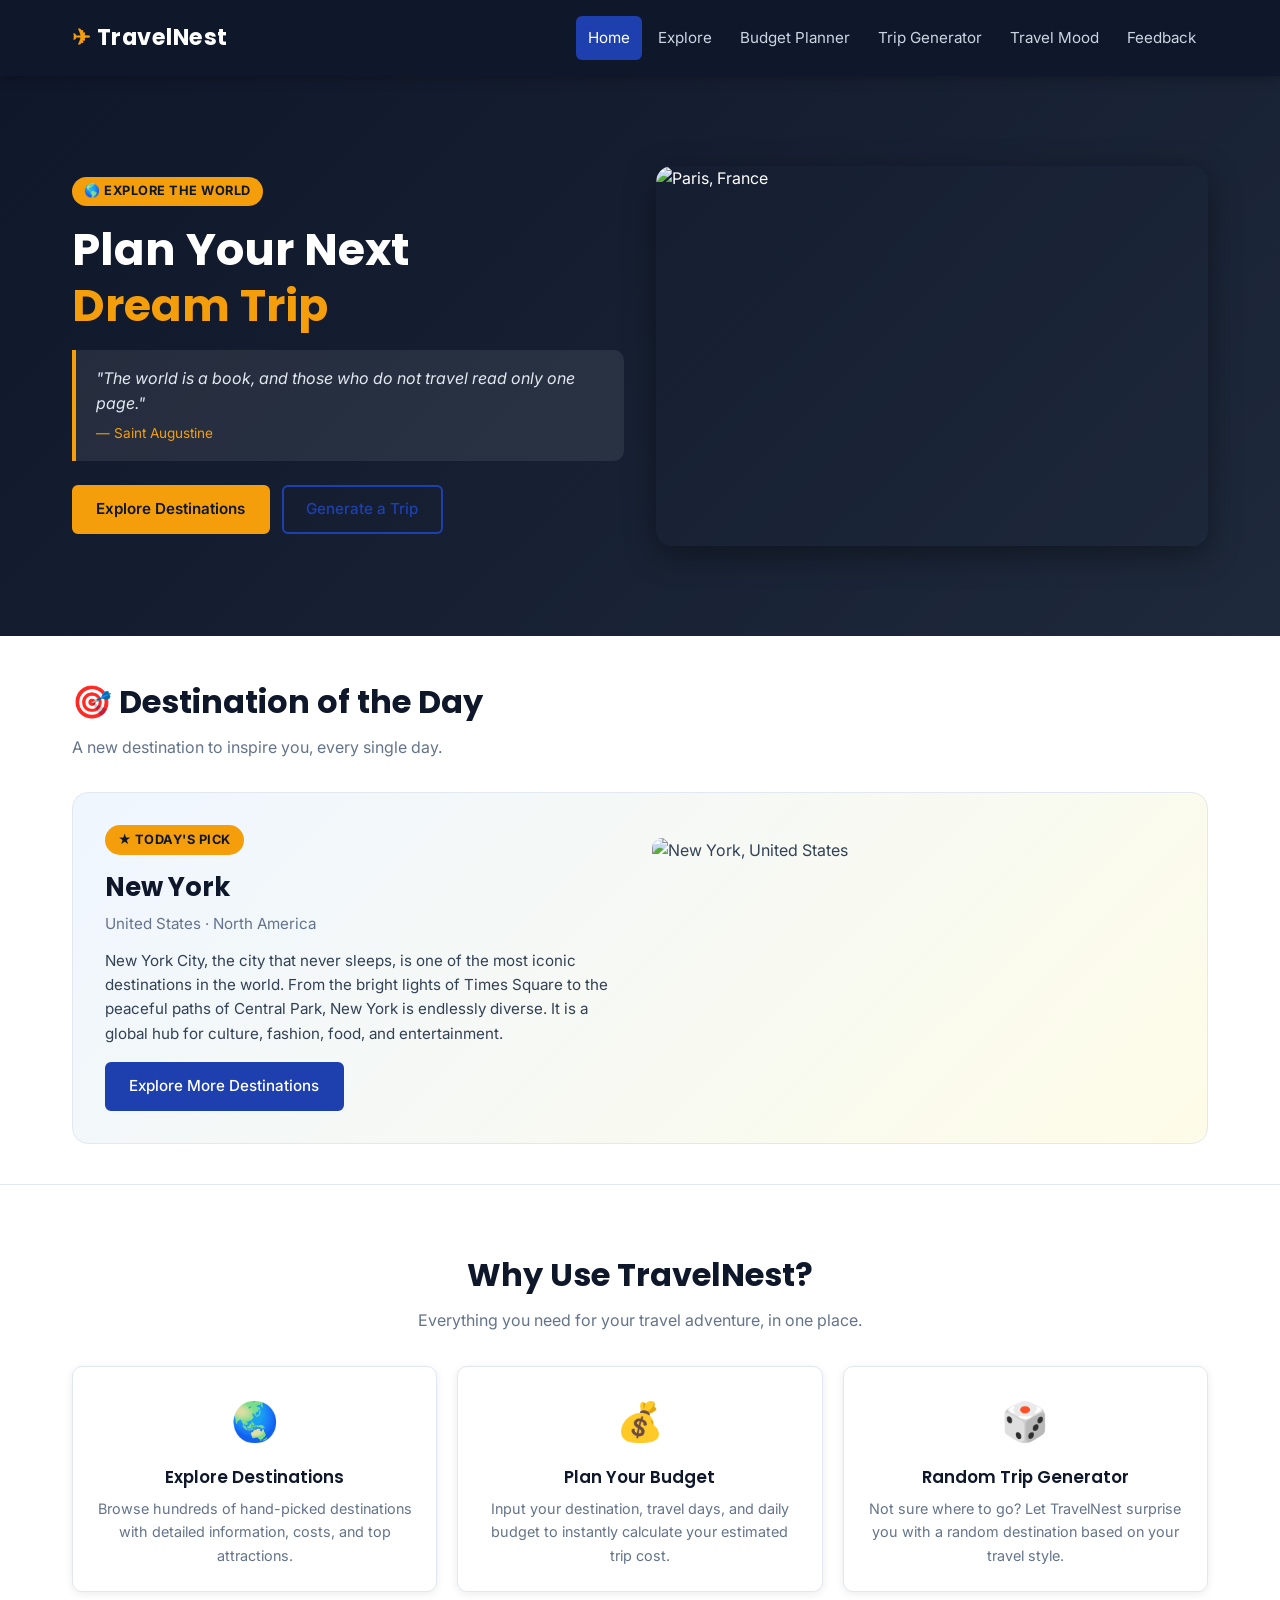
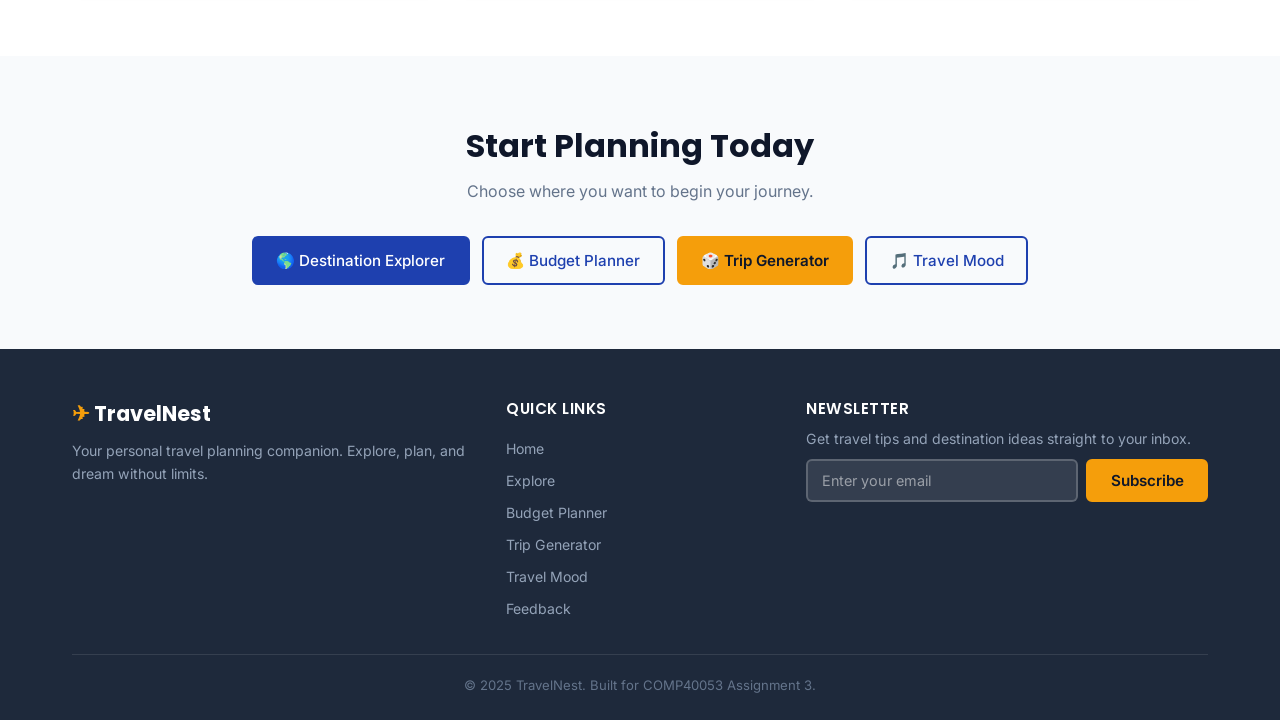
==== index.html @ bbc7c4f4 "Initial commit" ====
<!DOCTYPE html>
<html lang="en">
<head>
    <meta charset="UTF-8">
    <meta name="viewport" content="width=device-width, initial-scale=1.0">
    <meta name="description" content="TravelNest - Your personal travel planning hub. Explore destinations, plan trips, and manage your travel inspiration all in one place.">
    <title>TravelNest - Your Travel Planning Hub</title>

    <!-- Favicon -->
    <link rel="icon" type="image/svg+xml" href="images/favicon.svg">

    <!-- PWA Manifest -->
    <link rel="manifest" href="manifest.json">
    <meta name="theme-color" content="#1e40af">
    <meta name="apple-mobile-web-app-capable" content="yes">
    <meta name="apple-mobile-web-app-status-bar-style" content="default">
    <meta name="apple-mobile-web-app-title" content="TravelNest">

    <!-- Google Fonts -->
    <link rel="preconnect" href="https://fonts.googleapis.com">
    <link rel="preconnect" href="https://fonts.gstatic.com" crossorigin>
    <link href="https://fonts.googleapis.com/css2?family=Poppins:wght@400;600;700&family=Inter:wght@400;500&display=swap" rel="stylesheet">

    <!-- Stylesheet -->
    <link rel="stylesheet" href="css/style.css">
</head>
<body>

    <!-- Skip navigation for screen readers and keyboard users -->
    <a href="#main-content" class="skip-link">Skip to main content</a>

    <!-- ===================== NAVIGATION ===================== -->
    <header class="header">
        <nav class="navbar" aria-label="Main navigation">
            <a href="index.html" class="nav-logo" aria-label="TravelNest - Go to home page">
                <span aria-hidden="true">&#9992;</span> TravelNest
            </a>
            <button class="hamburger" id="hamburger" type="button"
                    aria-label="Toggle navigation menu"
                    aria-expanded="false"
                    aria-controls="nav-links">
                <span class="bar"></span>
                <span class="bar"></span>
                <span class="bar"></span>
            </button>
            <ul class="nav-links" id="nav-links" role="list">
                <li><a href="index.html" class="active" aria-current="page">Home</a></li>
                <li><a href="destinations.html">Explore</a></li>
                <li><a href="budget.html">Budget Planner</a></li>
                <li><a href="generator.html">Trip Generator</a></li>
                <li><a href="mood.html">Travel Mood</a></li>
                <li><a href="feedback.html">Feedback</a></li>
            </ul>
        </nav>
    </header>

    <!-- ===================== MAIN CONTENT ===================== -->
    <main id="main-content">

        <!-- HERO SECTION: CSS Grid layout, text left / image right -->
        <section class="hero" aria-label="Welcome to TravelNest">
            <div class="hero-grid">

                <!-- Left column: rotating quote text and CTA -->
                <div class="hero-text">
                    <span class="hero-badge">&#127758; Explore the World</span>
                    <h1 class="hero-title">
                        Plan Your Next<br>
                        <span>Dream Trip</span>
                    </h1>
                    <!-- Auto-rotating quote box (filled by JavaScript) -->
                    <div class="hero-quote-box" aria-live="polite" aria-atomic="true">
                        <p id="hero-quote-text">Loading travel inspiration...</p>
                        <p id="hero-quote-author"></p>
                    </div>
                    <div class="hero-buttons">
                        <a href="destinations.html" class="btn btn-accent">Explore Destinations</a>
                        <a href="generator.html" class="btn btn-outline">Generate a Trip</a>
                    </div>
                </div>

                <!-- Right column: destination image (changes with quotes) -->
                <div class="hero-image-box" aria-hidden="true">
                    <img id="hero-image"
                         src="https://images.unsplash.com/photo-1502602898536-47ad22581b52?w=600&h=400&fit=crop&auto=format"
                         alt="Travel destination"
                         width="600"
                         height="400">
                </div>

            </div>
        </section>

        <!-- DESTINATION OF THE DAY -->
        <section class="dotd-section" aria-labelledby="dotd-heading">
            <div class="container">
                <h2 id="dotd-heading" class="section-title">&#127919; Destination of the Day</h2>
                <p class="section-subtitle">A new destination to inspire you, every single day.</p>

                <!-- Filled by JavaScript using date-based logic -->
                <div class="dotd-card reveal" id="dotd-card">
                    <div class="dotd-info">
                        <span class="dotd-label">&#9733; Today's Pick</span>
                        <h3 class="dotd-name" id="dotd-name">Loading...</h3>
                        <p class="dotd-country" id="dotd-country"></p>
                        <p class="dotd-desc" id="dotd-desc"></p>
                        <a id="dotd-link" href="destinations.html" class="btn btn-primary">Explore More Destinations</a>
                    </div>
                    <div>
                        <img id="dotd-img"
                             src=""
                             alt="Destination of the day"
                             class="dotd-img"
                             width="600"
                             height="400"
                             loading="lazy">
                    </div>
                </div>
            </div>
        </section>

        <!-- WHY TRAVELNEST FEATURES SECTION -->
        <section class="section" aria-labelledby="features-heading" style="background-color: var(--white);">
            <div class="container">
                <h2 id="features-heading" class="section-title text-center">Why Use TravelNest?</h2>
                <p class="section-subtitle text-center">Everything you need for your travel adventure, in one place.</p>

                <div class="features-grid">

                    <article class="feature-card reveal">
                        <span class="feature-icon" aria-hidden="true">&#127759;</span>
                        <h3>Explore Destinations</h3>
                        <p>Browse hundreds of hand-picked destinations with detailed information, costs, and top attractions.</p>
                    </article>

                    <article class="feature-card reveal">
                        <span class="feature-icon" aria-hidden="true">&#128176;</span>
                        <h3>Plan Your Budget</h3>
                        <p>Input your destination, travel days, and daily budget to instantly calculate your estimated trip cost.</p>
                    </article>

                    <article class="feature-card reveal">
                        <span class="feature-icon" aria-hidden="true">&#127922;</span>
                        <h3>Random Trip Generator</h3>
                        <p>Not sure where to go? Let TravelNest surprise you with a random destination based on your travel style.</p>
                    </article>

                </div>
            </div>
        </section>

        <!-- QUICK LINKS SECTION -->
        <section class="section" aria-labelledby="quicklinks-heading">
            <div class="container text-center">
                <h2 id="quicklinks-heading" class="section-title">Start Planning Today</h2>
                <p class="section-subtitle">Choose where you want to begin your journey.</p>
                <div class="flex flex-wrap gap-1" style="justify-content: center; gap: 0.75rem; margin-top: 1.5rem;">
                    <a href="destinations.html" class="btn btn-primary reveal">&#127758; Destination Explorer</a>
                    <a href="budget.html" class="btn btn-outline reveal">&#128176; Budget Planner</a>
                    <a href="generator.html" class="btn btn-accent reveal">&#127922; Trip Generator</a>
                    <a href="mood.html" class="btn btn-outline reveal">&#127925; Travel Mood</a>
                </div>
            </div>
        </section>

    </main>

    <!-- ===================== FOOTER ===================== -->
    <footer class="footer">
        <div class="container">
            <div class="footer-grid">

                <div class="footer-brand">
                    <a href="index.html" class="footer-logo">
                        <span aria-hidden="true">&#9992;</span> TravelNest
                    </a>
                    <p>Your personal travel planning companion. Explore, plan, and dream without limits.</p>
                </div>

                <nav class="footer-nav" aria-label="Footer navigation">
                    <h3 class="footer-heading">Quick Links</h3>
                    <ul role="list">
                        <li><a href="index.html">Home</a></li>
                        <li><a href="destinations.html">Explore</a></li>
                        <li><a href="budget.html">Budget Planner</a></li>
                        <li><a href="generator.html">Trip Generator</a></li>
                        <li><a href="mood.html">Travel Mood</a></li>
                        <li><a href="feedback.html">Feedback</a></li>
                    </ul>
                </nav>

                <div class="footer-newsletter">
                    <h3 class="footer-heading">Newsletter</h3>
                    <p>Get travel tips and destination ideas straight to your inbox.</p>
                    <form id="newsletter-form" novalidate aria-label="Newsletter subscription form">
                        <div class="newsletter-group">
                            <label for="newsletter-email" class="visually-hidden">Email address for newsletter</label>
                            <input type="email" id="newsletter-email" name="newsletter-email"
                                   placeholder="Enter your email"
                                   autocomplete="email"
                                   required>
                            <button type="submit" class="btn btn-accent">Subscribe</button>
                        </div>
                        <p id="newsletter-msg" class="form-message" aria-live="polite" aria-atomic="true"></p>
                    </form>
                </div>

            </div>
            <div class="footer-bottom">
                <p>&copy; 2025 TravelNest. Built for COMP40053 Assignment 3.</p>
            </div>
        </div>
    </footer>

    <!-- Scripts: data first, then shared utils, then page-specific -->
    <script src="js/data.js"></script>
    <script src="js/utils.js"></script>
    <script src="js/home.js"></script>

</body>
</html>
---- css/style.css ----
/* ============================================================
   TravelNest - Main Stylesheet
   Mobile-first design. Breakpoints: 768px (tablet), 1024px (desktop)
   ============================================================ */

/* ---- CSS Custom Properties (Variables) ---- */
:root {
    --primary: #1e40af;
    --primary-light: #3b82f6;
    --accent: #f59e0b;
    --accent-dark: #d97706;
    --dark: #0f172a;
    --dark-mid: #1e293b;
    --text: #334155;
    --text-light: #64748b;
    --bg: #f8fafc;
    --white: #ffffff;
    --success: #10b981;
    --danger: #ef4444;
    --border: #e2e8f0;
    --shadow: rgba(0, 0, 0, 0.08);
    --shadow-md: rgba(0, 0, 0, 0.14);
    --radius: 10px;
    --radius-lg: 16px;
    --transition: 0.3s ease;
    --font-heading: 'Poppins', Arial, sans-serif;
    --font-body: 'Inter', Arial, sans-serif;
}

/* ---- CSS Reset & Base ---- */
*, *::before, *::after {
    box-sizing: border-box;
    margin: 0;
    padding: 0;
}

html {
    scroll-behavior: smooth;
    font-size: 16px;
}

body {
    font-family: var(--font-body);
    color: var(--text);
    background-color: var(--bg);
    line-height: 1.6;
    overflow-x: hidden;
}

img {
    max-width: 100%;
    display: block;
}

ul {
    list-style: none;
}

a {
    text-decoration: none;
    color: inherit;
}

button {
    cursor: pointer;
    border: none;
    background: none;
    font-family: var(--font-body);
}

input, select, textarea {
    font-family: var(--font-body);
    font-size: 1rem;
}

/* ---- Skip Link (Accessibility) ---- */
.skip-link {
    position: absolute;
    top: -100px;
    left: 0;
    background: var(--primary);
    color: var(--white);
    padding: 0.5rem 1rem;
    border-radius: 0 0 var(--radius) 0;
    z-index: 9999;
    font-size: 0.9rem;
    transition: top var(--transition);
}

.skip-link:focus {
    top: 0;
}

/* ---- Visually Hidden (for screen readers only) ---- */
.visually-hidden {
    position: absolute;
    width: 1px;
    height: 1px;
    padding: 0;
    margin: -1px;
    overflow: hidden;
    clip: rect(0, 0, 0, 0);
    white-space: nowrap;
    border: 0;
}

/* ---- Layout Container ---- */
.container {
    width: 100%;
    max-width: 1200px;
    margin: 0 auto;
    padding: 0 1.25rem;
}

/* ---- Section Spacing ---- */
.section {
    padding: 3rem 0;
}

.section-title {
    font-family: var(--font-heading);
    font-size: 1.8rem;
    font-weight: 700;
    color: var(--dark);
    margin-bottom: 0.5rem;
}

.section-subtitle {
    color: var(--text-light);
    font-size: 1rem;
    margin-bottom: 2rem;
}

/* ============================================================
   NAVIGATION
   ============================================================ */
.header {
    background-color: var(--dark);
    position: sticky;
    top: 0;
    z-index: 1000;
    box-shadow: 0 2px 12px rgba(0, 0, 0, 0.3);
}

.navbar {
    display: flex;
    align-items: center;
    justify-content: space-between;
    padding: 1rem 1.25rem;
    max-width: 1200px;
    margin: 0 auto;
}

.nav-logo {
    font-family: var(--font-heading);
    font-size: 1.4rem;
    font-weight: 700;
    color: var(--white);
    display: flex;
    align-items: center;
    gap: 0.4rem;
    letter-spacing: 0.5px;
}

.nav-logo span {
    color: var(--accent);
}

/* Mobile: nav links hidden by default */
.nav-links {
    display: none;
    flex-direction: column;
    position: absolute;
    top: 100%;
    left: 0;
    right: 0;
    background-color: var(--dark-mid);
    padding: 1rem 1.25rem;
    gap: 0.25rem;
    border-top: 2px solid var(--primary);
}

.nav-links.nav-open {
    display: flex;
}

.nav-links li a {
    display: block;
    padding: 0.6rem 0.75rem;
    color: #cbd5e1;
    border-radius: 6px;
    font-size: 0.95rem;
    transition: background-color var(--transition), color var(--transition);
}

.nav-links li a:hover,
.nav-links li a.active {
    background-color: var(--primary);
    color: var(--white);
}

/* ---- Hamburger Button ---- */
.hamburger {
    display: flex;
    flex-direction: column;
    gap: 5px;
    padding: 4px;
    background: none;
    border: none;
    cursor: pointer;
}

.bar {
    display: block;
    width: 24px;
    height: 2px;
    background-color: var(--white);
    border-radius: 2px;
    transition: transform var(--transition), opacity var(--transition);
}

/* Animate hamburger into an X when menu is open */
.hamburger-active .bar:nth-child(1) {
    transform: translateY(7px) rotate(45deg);
}

.hamburger-active .bar:nth-child(2) {
    opacity: 0;
    transform: translateX(-8px);
}

.hamburger-active .bar:nth-child(3) {
    transform: translateY(-7px) rotate(-45deg);
}

/* ============================================================
   BUTTONS
   ============================================================ */
.btn {
    display: inline-block;
    padding: 0.65rem 1.4rem;
    border-radius: 6px;
    font-size: 0.95rem;
    font-weight: 500;
    transition: background-color var(--transition), transform var(--transition), box-shadow var(--transition);
    cursor: pointer;
    border: 2px solid transparent;
    font-family: var(--font-body);
}

.btn:hover {
    transform: translateY(-2px);
    box-shadow: 0 4px 12px var(--shadow-md);
}

.btn:active {
    transform: translateY(0);
}

.btn-primary {
    background-color: var(--primary);
    color: var(--white);
    border-color: var(--primary);
}

.btn-primary:hover {
    background-color: var(--primary-light);
    border-color: var(--primary-light);
}

.btn-accent {
    background-color: var(--accent);
    color: var(--dark);
    border-color: var(--accent);
    font-weight: 600;
}

.btn-accent:hover {
    background-color: var(--accent-dark);
    border-color: var(--accent-dark);
}

.btn-outline {
    background-color: transparent;
    color: var(--primary);
    border-color: var(--primary);
}

.btn-outline:hover {
    background-color: var(--primary);
    color: var(--white);
}

.btn-danger {
    background-color: var(--danger);
    color: var(--white);
    border-color: var(--danger);
}

.btn-sm {
    padding: 0.4rem 0.9rem;
    font-size: 0.85rem;
}

/* ============================================================
   HERO SECTION (Home Page)
   ============================================================ */
.hero {
    background: linear-gradient(135deg, var(--dark) 0%, var(--dark-mid) 100%);
    color: var(--white);
    padding: 3rem 1.25rem;
    min-height: 420px;
    display: flex;
    align-items: center;
}

/* CSS Grid layout: single column on mobile */
.hero-grid {
    display: grid;
    grid-template-columns: 1fr;
    gap: 2rem;
    width: 100%;
    max-width: 1200px;
    margin: 0 auto;
}

.hero-badge {
    display: inline-block;
    background-color: var(--accent);
    color: var(--dark);
    font-size: 0.8rem;
    font-weight: 700;
    padding: 0.25rem 0.75rem;
    border-radius: 20px;
    margin-bottom: 1rem;
    letter-spacing: 0.5px;
    text-transform: uppercase;
}

.hero-title {
    font-family: var(--font-heading);
    font-size: 2rem;
    font-weight: 700;
    line-height: 1.25;
    margin-bottom: 1rem;
    color: var(--white);
}

.hero-title span {
    color: var(--accent);
}

/* Container for the rotating quote */
.hero-quote-box {
    background-color: rgba(255, 255, 255, 0.08);
    border-left: 4px solid var(--accent);
    padding: 1rem 1.25rem;
    border-radius: 0 var(--radius) var(--radius) 0;
    margin-bottom: 1.5rem;
    min-height: 80px;
    display: flex;
    flex-direction: column;
    justify-content: center;
}

#hero-quote-text {
    font-size: 1rem;
    font-style: italic;
    color: #e2e8f0;
    animation: fadeIn 0.6s ease;
}

#hero-quote-author {
    font-size: 0.85rem;
    color: var(--accent);
    margin-top: 0.4rem;
    animation: fadeIn 0.6s ease;
}

.hero-buttons {
    display: flex;
    gap: 0.75rem;
    flex-wrap: wrap;
}

.hero-image-box {
    position: relative;
    border-radius: var(--radius-lg);
    overflow: hidden;
    box-shadow: 0 8px 32px rgba(0, 0, 0, 0.4);
}

.hero-image-box img {
    width: 100%;
    height: 260px;
    object-fit: cover;
    transition: opacity 0.6s ease;
}

/* ============================================================
   DESTINATION OF THE DAY
   ============================================================ */
.dotd-section {
    background-color: var(--white);
    padding: 2.5rem 1.25rem;
    border-bottom: 1px solid var(--border);
}

.dotd-card {
    display: grid;
    grid-template-columns: 1fr;
    gap: 1.5rem;
    background: linear-gradient(135deg, #eff6ff, #fefce8);
    border-radius: var(--radius-lg);
    overflow: hidden;
    border: 1px solid var(--border);
    padding: 1.5rem;
    max-width: 1200px;
    margin: 0 auto;
}

.dotd-label {
    display: inline-flex;
    align-items: center;
    gap: 0.4rem;
    background-color: var(--accent);
    color: var(--dark);
    font-size: 0.8rem;
    font-weight: 700;
    padding: 0.3rem 0.8rem;
    border-radius: 20px;
    margin-bottom: 0.75rem;
    text-transform: uppercase;
    letter-spacing: 0.5px;
}

.dotd-name {
    font-family: var(--font-heading);
    font-size: 1.6rem;
    font-weight: 700;
    color: var(--dark);
    margin-bottom: 0.25rem;
}

.dotd-country {
    color: var(--text-light);
    font-size: 0.95rem;
    margin-bottom: 0.75rem;
}

.dotd-desc {
    color: var(--text);
    font-size: 0.95rem;
    line-height: 1.6;
    margin-bottom: 1rem;
}

.dotd-img {
    width: 100%;
    height: 220px;
    object-fit: cover;
    border-radius: var(--radius);
}

/* ============================================================
   FEATURES / WHY TRAVELNEST SECTION
   ============================================================ */
.features-grid {
    display: grid;
    grid-template-columns: 1fr;
    gap: 1.25rem;
    margin-top: 2rem;
}

.feature-card {
    background: var(--white);
    border: 1px solid var(--border);
    border-radius: var(--radius);
    padding: 1.5rem;
    text-align: center;
    transition: transform var(--transition), box-shadow var(--transition);
    box-shadow: 0 2px 8px var(--shadow);
}

.feature-card:hover {
    transform: translateY(-4px);
    box-shadow: 0 8px 24px var(--shadow-md);
}

.feature-icon {
    font-size: 2.4rem;
    margin-bottom: 0.75rem;
    display: block;
}

.feature-card h3 {
    font-family: var(--font-heading);
    font-size: 1.05rem;
    font-weight: 600;
    color: var(--dark);
    margin-bottom: 0.4rem;
}

.feature-card p {
    color: var(--text-light);
    font-size: 0.9rem;
}

/* ============================================================
   DESTINATION CARDS (Explorer Page)
   ============================================================ */
.filter-bar {
    display: flex;
    flex-direction: column;
    gap: 0.75rem;
    margin-bottom: 1.5rem;
}

.filter-bar input,
.filter-bar select {
    width: 100%;
    padding: 0.65rem 0.9rem;
    border: 2px solid var(--border);
    border-radius: 6px;
    font-size: 0.95rem;
    color: var(--text);
    background-color: var(--white);
    transition: border-color var(--transition);
}

.filter-bar input:focus,
.filter-bar select:focus {
    outline: none;
    border-color: var(--primary);
}

.cards-grid {
    display: grid;
    grid-template-columns: 1fr;
    gap: 1.25rem;
}

.dest-card {
    background: var(--white);
    border-radius: var(--radius);
    overflow: hidden;
    border: 1px solid var(--border);
    box-shadow: 0 2px 8px var(--shadow);
    cursor: pointer;
    transition: transform var(--transition), box-shadow var(--transition);
}

.dest-card:hover {
    transform: translateY(-5px);
    box-shadow: 0 10px 28px var(--shadow-md);
}

.dest-card img {
    width: 100%;
    height: 200px;
    object-fit: cover;
    transition: transform 0.4s ease;
}

.dest-card:hover img {
    transform: scale(1.04);
}

.dest-card-body {
    padding: 1rem 1.1rem;
}

.dest-card-body h3 {
    font-family: var(--font-heading);
    font-size: 1.1rem;
    font-weight: 600;
    color: var(--dark);
    margin-bottom: 0.2rem;
}

.dest-card-body .dest-country {
    color: var(--text-light);
    font-size: 0.88rem;
    margin-bottom: 0.6rem;
}

.dest-continent-badge {
    display: inline-block;
    background-color: #eff6ff;
    color: var(--primary);
    font-size: 0.78rem;
    font-weight: 600;
    padding: 0.2rem 0.6rem;
    border-radius: 20px;
    border: 1px solid #bfdbfe;
}

/* Loading spinner shown while cards render */
.spinner-box {
    display: flex;
    justify-content: center;
    align-items: center;
    padding: 3rem;
}

.spinner {
    width: 42px;
    height: 42px;
    border: 4px solid var(--border);
    border-top-color: var(--primary);
    border-radius: 50%;
    animation: spin 0.9s linear infinite;
}

.no-results {
    text-align: center;
    color: var(--text-light);
    padding: 3rem;
    font-size: 1rem;
}

/* ============================================================
   MODAL (Destination Detail)
   ============================================================ */
.modal-overlay {
    display: none;
    position: fixed;
    inset: 0;
    background-color: rgba(0, 0, 0, 0.65);
    z-index: 2000;
    padding: 1rem;
    overflow-y: auto;
    animation: fadeIn 0.25s ease;
}

.modal-overlay.modal-open {
    display: flex;
    align-items: flex-start;
    justify-content: center;
}

.modal-box {
    background: var(--white);
    border-radius: var(--radius-lg);
    width: 100%;
    max-width: 680px;
    margin: auto;
    overflow: hidden;
    animation: slideInUp 0.3s ease;
    box-shadow: 0 20px 60px rgba(0, 0, 0, 0.3);
}

.modal-header {
    position: relative;
}

.modal-header img {
    width: 100%;
    height: 220px;
    object-fit: cover;
}

.modal-header-overlay {
    position: absolute;
    bottom: 0;
    left: 0;
    right: 0;
    background: linear-gradient(to top, rgba(15, 23, 42, 0.85), transparent);
    padding: 1.25rem;
    color: var(--white);
}

.modal-header-overlay h2 {
    font-family: var(--font-heading);
    font-size: 1.5rem;
    font-weight: 700;
}

.modal-header-overlay p {
    font-size: 0.9rem;
    opacity: 0.85;
}

.modal-body {
    padding: 1.5rem;
}

.modal-close {
    position: absolute;
    top: 0.75rem;
    right: 0.75rem;
    background-color: rgba(0, 0, 0, 0.5);
    color: var(--white);
    border: none;
    border-radius: 50%;
    width: 34px;
    height: 34px;
    font-size: 1.1rem;
    cursor: pointer;
    display: flex;
    align-items: center;
    justify-content: center;
    transition: background-color var(--transition);
    line-height: 1;
}

.modal-close:hover {
    background-color: var(--danger);
}

.modal-section-title {
    font-family: var(--font-heading);
    font-size: 1rem;
    font-weight: 600;
    color: var(--primary);
    margin: 1.25rem 0 0.6rem;
    padding-bottom: 0.3rem;
    border-bottom: 2px solid #eff6ff;
}

.modal-body p {
    font-size: 0.95rem;
    color: var(--text);
    line-height: 1.7;
}

.modal-attractions {
    list-style: none;
    display: flex;
    flex-direction: column;
    gap: 0.4rem;
}

.modal-attractions li {
    font-size: 0.9rem;
    color: var(--text);
    padding: 0.35rem 0.75rem;
    background-color: #f8fafc;
    border-radius: 6px;
    border-left: 3px solid var(--accent);
}

/* Cost Comparison Table */
.cost-table {
    width: 100%;
    border-collapse: collapse;
    font-size: 0.88rem;
    margin-top: 0.5rem;
}

.cost-table thead {
    background-color: var(--primary);
    color: var(--white);
}

.cost-table th {
    padding: 0.6rem 0.75rem;
    text-align: left;
    font-weight: 600;
}

.cost-table td {
    padding: 0.55rem 0.75rem;
    border-bottom: 1px solid var(--border);
    color: var(--text);
}

.cost-table tbody tr:nth-child(even) {
    background-color: #f8fafc;
}

.cost-table tbody tr:hover {
    background-color: #eff6ff;
}

/* ============================================================
   FORMS (General)
   ============================================================ */
.form-group {
    margin-bottom: 1.1rem;
}

.form-label {
    display: block;
    font-size: 0.9rem;
    font-weight: 500;
    color: var(--dark);
    margin-bottom: 0.4rem;
}

.form-control {
    width: 100%;
    padding: 0.65rem 0.9rem;
    border: 2px solid var(--border);
    border-radius: 6px;
    font-size: 0.95rem;
    color: var(--text);
    background-color: var(--white);
    transition: border-color var(--transition), box-shadow var(--transition);
}

.form-control:focus {
    outline: none;
    border-color: var(--primary);
    box-shadow: 0 0 0 3px rgba(30, 64, 175, 0.12);
}

.form-control.input-error {
    border-color: var(--danger);
}

.form-message {
    font-size: 0.85rem;
    margin-top: 0.4rem;
    min-height: 1.2em;
}

.error-msg { color: var(--danger); }
.success-msg { color: var(--success); }
.info-msg { color: var(--primary); }

/* ============================================================
   BUDGET PLANNER PAGE
   ============================================================ */
.budget-form-card {
    background: var(--white);
    border-radius: var(--radius-lg);
    padding: 1.75rem;
    box-shadow: 0 4px 16px var(--shadow);
    border: 1px solid var(--border);
    max-width: 560px;
}

.budget-results {
    background: var(--white);
    border-radius: var(--radius-lg);
    padding: 1.75rem;
    box-shadow: 0 4px 16px var(--shadow);
    border: 1px solid var(--border);
    max-width: 560px;
    display: none;
    animation: slideInUp 0.4s ease;
}

.budget-results.visible {
    display: block;
}

.result-total {
    font-family: var(--font-heading);
    font-size: 2.4rem;
    font-weight: 700;
    color: var(--dark);
    margin: 0.5rem 0;
}

.budget-status-badge {
    display: inline-block;
    padding: 0.3rem 0.9rem;
    border-radius: 20px;
    font-size: 0.85rem;
    font-weight: 700;
    text-transform: uppercase;
    letter-spacing: 0.5px;
    margin-bottom: 1rem;
}

.status-low { background-color: #d1fae5; color: #065f46; }
.status-moderate { background-color: #fef3c7; color: #92400e; }
.status-luxury { background-color: #ede9fe; color: #4c1d95; }

/* Progress bar for budget visualisation */
.progress-bar-wrap {
    background-color: var(--border);
    border-radius: 20px;
    height: 14px;
    overflow: hidden;
    margin: 1rem 0;
}

.progress-bar-fill {
    height: 100%;
    border-radius: 20px;
    width: 0%;
    transition: width 1.2s ease;
}

.fill-low { background-color: var(--success); }
.fill-moderate { background-color: var(--accent); }
.fill-luxury { background: linear-gradient(90deg, var(--primary), #8b5cf6); }

.saved-budgets-list {
    display: flex;
    flex-direction: column;
    gap: 0.75rem;
    margin-top: 1rem;
}

.saved-budget-item {
    display: flex;
    justify-content: space-between;
    align-items: center;
    padding: 0.75rem 1rem;
    background-color: var(--white);
    border: 1px solid var(--border);
    border-radius: var(--radius);
    font-size: 0.9rem;
    box-shadow: 0 1px 4px var(--shadow);
}

.saved-budget-item span {
    font-weight: 600;
    color: var(--primary);
}

/* ============================================================
   RANDOM TRIP GENERATOR PAGE
   ============================================================ */
.generator-form {
    background: var(--white);
    border-radius: var(--radius-lg);
    padding: 1.75rem;
    box-shadow: 0 4px 16px var(--shadow);
    border: 1px solid var(--border);
    max-width: 560px;
}

.generated-card {
    background: var(--white);
    border-radius: var(--radius-lg);
    overflow: hidden;
    box-shadow: 0 4px 20px var(--shadow-md);
    max-width: 560px;
    display: none;
    animation: pulse 0.5s ease;
    border: 2px solid var(--primary);
}

.generated-card.visible {
    display: block;
}

.generated-card img {
    width: 100%;
    height: 220px;
    object-fit: cover;
}

.generated-card-body {
    padding: 1.25rem;
}

.generated-card-body h3 {
    font-family: var(--font-heading);
    font-size: 1.3rem;
    font-weight: 700;
    color: var(--dark);
    margin-bottom: 0.25rem;
}

.generated-card-body .gen-quote {
    font-style: italic;
    color: var(--text-light);
    font-size: 0.9rem;
    margin: 0.5rem 0 1rem;
}

/* Bounce animation for Surprise Me Again button */
.btn-surprise {
    animation: none;
}

.btn-surprise.bouncing {
    animation: bounce 0.5s ease;
}

/* Wishlist display */
.wishlist-items {
    display: flex;
    flex-direction: column;
    gap: 0.6rem;
    margin-top: 1rem;
}

.wishlist-item {
    display: flex;
    justify-content: space-between;
    align-items: center;
    padding: 0.65rem 1rem;
    background-color: var(--white);
    border: 1px solid var(--border);
    border-radius: var(--radius);
    font-size: 0.9rem;
}

.wishlist-item strong {
    color: var(--dark);
}

/* ============================================================
   TRAVEL MOOD PAGE
   ============================================================ */
.sound-controls {
    display: flex;
    flex-wrap: wrap;
    gap: 0.75rem;
    margin: 1.25rem 0;
}

.sound-btn {
    display: flex;
    flex-direction: column;
    align-items: center;
    gap: 0.4rem;
    padding: 1rem 1.25rem;
    background-color: var(--white);
    border: 2px solid var(--border);
    border-radius: var(--radius);
    cursor: pointer;
    font-size: 0.9rem;
    color: var(--text);
    font-weight: 500;
    font-family: var(--font-body);
    transition: border-color var(--transition), background-color var(--transition), transform var(--transition);
    min-width: 100px;
}

.sound-btn .sound-icon {
    font-size: 2rem;
}

.sound-btn:hover {
    border-color: var(--primary);
    transform: translateY(-2px);
}

.sound-btn.playing {
    background-color: #eff6ff;
    border-color: var(--primary);
    color: var(--primary);
    font-weight: 600;
}

.sound-btn.playing .sound-icon {
    animation: pulse 1.5s ease infinite;
}

.mood-dest-grid {
    display: grid;
    grid-template-columns: 1fr;
    gap: 1rem;
    margin-top: 1.25rem;
}

.mood-dest-item {
    display: flex;
    align-items: center;
    gap: 1rem;
    background: var(--white);
    border: 1px solid var(--border);
    border-radius: var(--radius);
    padding: 0.75rem 1rem;
    box-shadow: 0 1px 4px var(--shadow);
}

.mood-dest-img {
    width: 64px;
    height: 64px;
    object-fit: cover;
    border-radius: 8px;
    flex-shrink: 0;
}

.mood-dest-info {
    flex: 1;
}

.mood-dest-info strong {
    display: block;
    font-weight: 600;
    color: var(--dark);
    font-size: 0.95rem;
}

.mood-dest-info span {
    font-size: 0.82rem;
    color: var(--text-light);
}

.mood-dest-actions {
    display: flex;
    gap: 0.4rem;
    flex-shrink: 0;
}

.mood-dest-status {
    display: flex;
    gap: 0.4rem;
    margin-top: 0.3rem;
}

.status-badge {
    font-size: 0.75rem;
    padding: 0.15rem 0.5rem;
    border-radius: 20px;
    font-weight: 600;
}

.badge-visited { background-color: #d1fae5; color: #065f46; }
.badge-planned { background-color: #fef3c7; color: #92400e; }

.tracking-list {
    display: flex;
    flex-wrap: wrap;
    gap: 0.5rem;
    margin-top: 0.75rem;
}

.tracking-tag {
    background-color: #eff6ff;
    color: var(--primary);
    padding: 0.3rem 0.75rem;
    border-radius: 20px;
    font-size: 0.85rem;
    font-weight: 500;
    border: 1px solid #bfdbfe;
}

.tracking-tag.planned-tag {
    background-color: #fef3c7;
    color: #92400e;
    border-color: #fde68a;
}

/* ============================================================
   FEEDBACK & SUPPORT PAGE
   ============================================================ */
.feedback-form-card {
    background: var(--white);
    border-radius: var(--radius-lg);
    padding: 1.75rem;
    box-shadow: 0 4px 16px var(--shadow);
    border: 1px solid var(--border);
}

.form-success-msg {
    display: none;
    background-color: #d1fae5;
    border: 1px solid #a7f3d0;
    border-radius: var(--radius);
    padding: 1.25rem;
    text-align: center;
    color: #065f46;
    animation: slideInUp 0.4s ease;
}

.form-success-msg.visible {
    display: block;
}

.form-success-msg h3 {
    font-family: var(--font-heading);
    margin-bottom: 0.4rem;
}

/* ---- FAQ Accordion ---- */
.accordion {
    border: 1px solid var(--border);
    border-radius: var(--radius);
    overflow: hidden;
    margin-top: 1rem;
}

.accordion-item {
    border-bottom: 1px solid var(--border);
}

.accordion-item:last-child {
    border-bottom: none;
}

.accordion-btn {
    display: flex;
    justify-content: space-between;
    align-items: center;
    width: 100%;
    padding: 1rem 1.1rem;
    background-color: var(--white);
    border: none;
    cursor: pointer;
    font-size: 0.95rem;
    font-weight: 500;
    color: var(--dark);
    text-align: left;
    font-family: var(--font-body);
    transition: background-color var(--transition);
    gap: 0.75rem;
}

.accordion-btn:hover {
    background-color: #f8fafc;
}

.accordion-btn[aria-expanded="true"] {
    background-color: #eff6ff;
    color: var(--primary);
}

.accordion-icon {
    font-size: 1.1rem;
    flex-shrink: 0;
    transition: transform var(--transition);
    display: inline-block;
}

.accordion-btn[aria-expanded="true"] .accordion-icon {
    transform: rotate(45deg);
}

.accordion-content {
    max-height: 0;
    overflow: hidden;
    transition: max-height 0.35s ease, padding 0.35s ease;
    background-color: #f8fafc;
}

.accordion-content.accordion-open {
    max-height: 400px;
    padding: 1rem 1.1rem;
}

.accordion-content p {
    font-size: 0.9rem;
    color: var(--text);
    line-height: 1.6;
}

/* ============================================================
   NEWSLETTER (Footer)
   ============================================================ */
.newsletter-group {
    display: flex;
    gap: 0.5rem;
    flex-wrap: wrap;
    margin-top: 0.5rem;
}

.newsletter-group input {
    flex: 1;
    min-width: 180px;
    padding: 0.6rem 0.9rem;
    border: 2px solid rgba(255,255,255,0.2);
    border-radius: 6px;
    background-color: rgba(255,255,255,0.1);
    color: var(--white);
    font-size: 0.9rem;
    transition: border-color var(--transition);
}

.newsletter-group input::placeholder {
    color: rgba(255,255,255,0.5);
}

.newsletter-group input:focus {
    outline: none;
    border-color: var(--accent);
}

/* ============================================================
   FOOTER
   ============================================================ */
.footer {
    background-color: var(--dark-mid);
    color: #cbd5e1;
    padding: 3rem 1.25rem 1.5rem;
    margin-top: auto;
}

.footer-grid {
    display: grid;
    grid-template-columns: 1fr;
    gap: 2rem;
    max-width: 1200px;
    margin: 0 auto 2rem;
}

.footer-logo {
    font-family: var(--font-heading);
    font-size: 1.3rem;
    font-weight: 700;
    color: var(--white);
    display: block;
    margin-bottom: 0.6rem;
}

.footer-logo span {
    color: var(--accent);
}

.footer-brand p {
    font-size: 0.88rem;
    line-height: 1.6;
    color: #94a3b8;
}

.footer-heading {
    font-family: var(--font-heading);
    font-size: 0.95rem;
    font-weight: 600;
    color: var(--white);
    margin-bottom: 0.9rem;
    text-transform: uppercase;
    letter-spacing: 0.5px;
}

.footer-nav ul {
    display: flex;
    flex-direction: column;
    gap: 0.4rem;
}

.footer-nav a {
    font-size: 0.88rem;
    color: #94a3b8;
    transition: color var(--transition);
}

.footer-nav a:hover {
    color: var(--accent);
}

.footer-newsletter h3 {
    font-family: var(--font-heading);
    font-size: 0.95rem;
    font-weight: 600;
    color: var(--white);
    margin-bottom: 0.4rem;
    text-transform: uppercase;
    letter-spacing: 0.5px;
}

.footer-newsletter p {
    font-size: 0.88rem;
    color: #94a3b8;
    margin-bottom: 0.5rem;
}

#newsletter-msg {
    margin-top: 0.4rem;
    font-size: 0.82rem;
}

.footer-bottom {
    border-top: 1px solid rgba(255,255,255,0.1);
    padding-top: 1.25rem;
    text-align: center;
    font-size: 0.82rem;
    color: #64748b;
    max-width: 1200px;
    margin: 0 auto;
}

/* ============================================================
   SCROLL REVEAL ANIMATION
   ============================================================ */
.reveal {
    opacity: 0;
    transform: translateY(28px);
    transition: opacity 0.6s ease, transform 0.6s ease;
}

.reveal.revealed {
    opacity: 1;
    transform: translateY(0);
}

/* ============================================================
   TOAST NOTIFICATION
   ============================================================ */
.toast {
    position: fixed;
    bottom: 1.5rem;
    left: 50%;
    transform: translateX(-50%) translateY(100px);
    background-color: var(--dark);
    color: var(--white);
    padding: 0.75rem 1.4rem;
    border-radius: 30px;
    font-size: 0.9rem;
    z-index: 9999;
    transition: transform 0.4s ease, opacity 0.4s ease;
    opacity: 0;
    white-space: nowrap;
    box-shadow: 0 4px 20px rgba(0,0,0,0.3);
    max-width: 90vw;
}

.toast.toast-show {
    transform: translateX(-50%) translateY(0);
    opacity: 1;
}

.toast-success { background-color: #065f46; }
.toast-error   { background-color: #991b1b; }
.toast-info    { background-color: var(--primary); }

/* ============================================================
   PAGE HERO BANNERS (non-home pages)
   ============================================================ */
.page-hero {
    background: linear-gradient(135deg, var(--dark) 0%, var(--dark-mid) 100%);
    color: var(--white);
    padding: 2.5rem 1.25rem;
    text-align: center;
}

.page-hero h1 {
    font-family: var(--font-heading);
    font-size: 1.8rem;
    font-weight: 700;
    margin-bottom: 0.4rem;
}

.page-hero p {
    font-size: 1rem;
    color: #94a3b8;
    max-width: 500px;
    margin: 0 auto;
}

/* ============================================================
   CSS ANIMATIONS
   ============================================================ */
@keyframes fadeIn {
    from { opacity: 0; }
    to   { opacity: 1; }
}

@keyframes slideInUp {
    from { opacity: 0; transform: translateY(30px); }
    to   { opacity: 1; transform: translateY(0); }
}

@keyframes slideInLeft {
    from { opacity: 0; transform: translateX(-30px); }
    to   { opacity: 1; transform: translateX(0); }
}

@keyframes spin {
    to { transform: rotate(360deg); }
}

@keyframes pulse {
    0%   { transform: scale(1); }
    50%  { transform: scale(1.06); }
    100% { transform: scale(1); }
}

@keyframes bounce {
    0%   { transform: translateY(0); }
    30%  { transform: translateY(-10px); }
    60%  { transform: translateY(-4px); }
    100% { transform: translateY(0); }
}

/* ============================================================
   MEDIA QUERIES — Tablet (768px and up)
   ============================================================ */
@media (min-width: 768px) {
    .navbar {
        padding: 1rem 2rem;
    }

    .hamburger {
        display: none;
    }

    .nav-links {
        display: flex;
        flex-direction: row;
        position: static;
        background: none;
        padding: 0;
        gap: 0.25rem;
        border-top: none;
    }

    /* Two-column grid for hero on tablet */
    .hero-grid {
        grid-template-columns: 1fr 1fr;
        align-items: center;
        padding: 0 2rem;
    }

    .hero {
        padding: 4rem 0;
        min-height: 500px;
    }

    .hero-title {
        font-size: 2.4rem;
    }

    .hero-image-box img {
        height: 320px;
    }

    .dotd-card {
        grid-template-columns: 1fr 1fr;
        align-items: center;
        padding: 2rem;
    }

    .dotd-img {
        height: 260px;
    }

    .features-grid {
        grid-template-columns: repeat(3, 1fr);
    }

    .cards-grid {
        grid-template-columns: repeat(2, 1fr);
    }

    .filter-bar {
        flex-direction: row;
        align-items: center;
    }

    .filter-bar input,
    .filter-bar select {
        width: auto;
        flex: 1;
    }

    .footer-grid {
        grid-template-columns: 1.5fr 1fr 1.5fr;
    }

    .mood-dest-grid {
        grid-template-columns: repeat(2, 1fr);
    }

    .section {
        padding: 4rem 0;
    }

    .section-title {
        font-size: 2rem;
    }

    .page-hero {
        padding: 3.5rem 2rem;
    }

    .page-hero h1 {
        font-size: 2.2rem;
    }
}

/* ============================================================
   MEDIA QUERIES — Desktop (1024px and up)
   ============================================================ */
@media (min-width: 1024px) {
    .hero {
        min-height: 560px;
    }

    .hero-title {
        font-size: 2.8rem;
    }

    .hero-image-box img {
        height: 380px;
    }

    .cards-grid {
        grid-template-columns: repeat(3, 1fr);
    }

    .mood-dest-grid {
        grid-template-columns: repeat(3, 1fr);
    }

    .container {
        padding: 0 2rem;
    }

    .navbar {
        padding: 1rem 2rem;
    }
}

/* ============================================================
   RESPONSIVE TWO-COLUMN LAYOUT (used on Budget, Generator, Feedback)
   ============================================================ */
.two-col-layout {
    display: grid;
    grid-template-columns: 1fr;
    gap: 2rem;
    max-width: 1100px;
    margin: 0 auto;
}

@media (min-width: 768px) {
    .two-col-layout {
        grid-template-columns: 1fr 1fr;
        align-items: start;
    }
}

/* ============================================================
   UTILITY CLASSES
   ============================================================ */
.text-center { text-align: center; }
.mt-1 { margin-top: 0.5rem; }
.mt-2 { margin-top: 1rem; }
.mt-3 { margin-top: 1.5rem; }
.mb-1 { margin-bottom: 0.5rem; }
.mb-2 { margin-bottom: 1rem; }
.mb-3 { margin-bottom: 1.5rem; }
.gap-1 { gap: 0.5rem; }
.flex { display: flex; }
.flex-wrap { flex-wrap: wrap; }
.align-center { align-items: center; }
.justify-between { justify-content: space-between; }
.w-100 { width: 100%; }
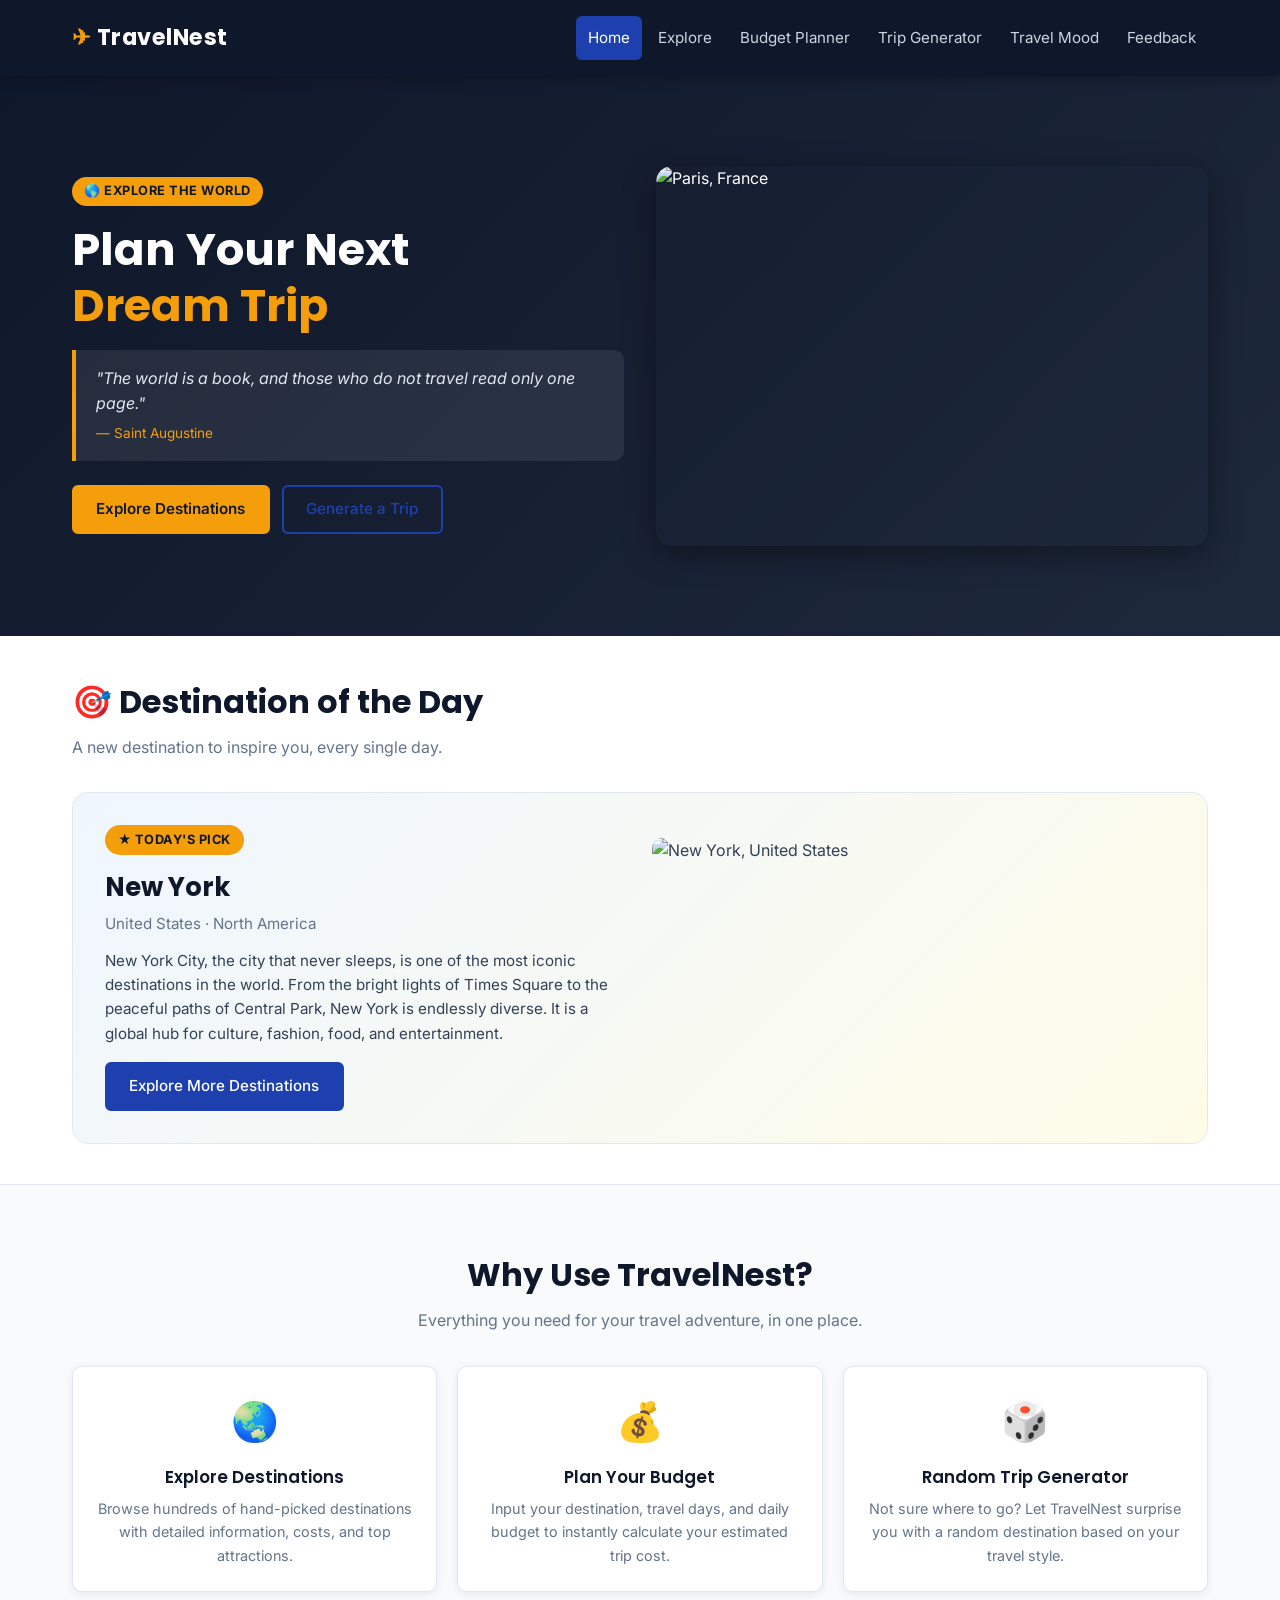
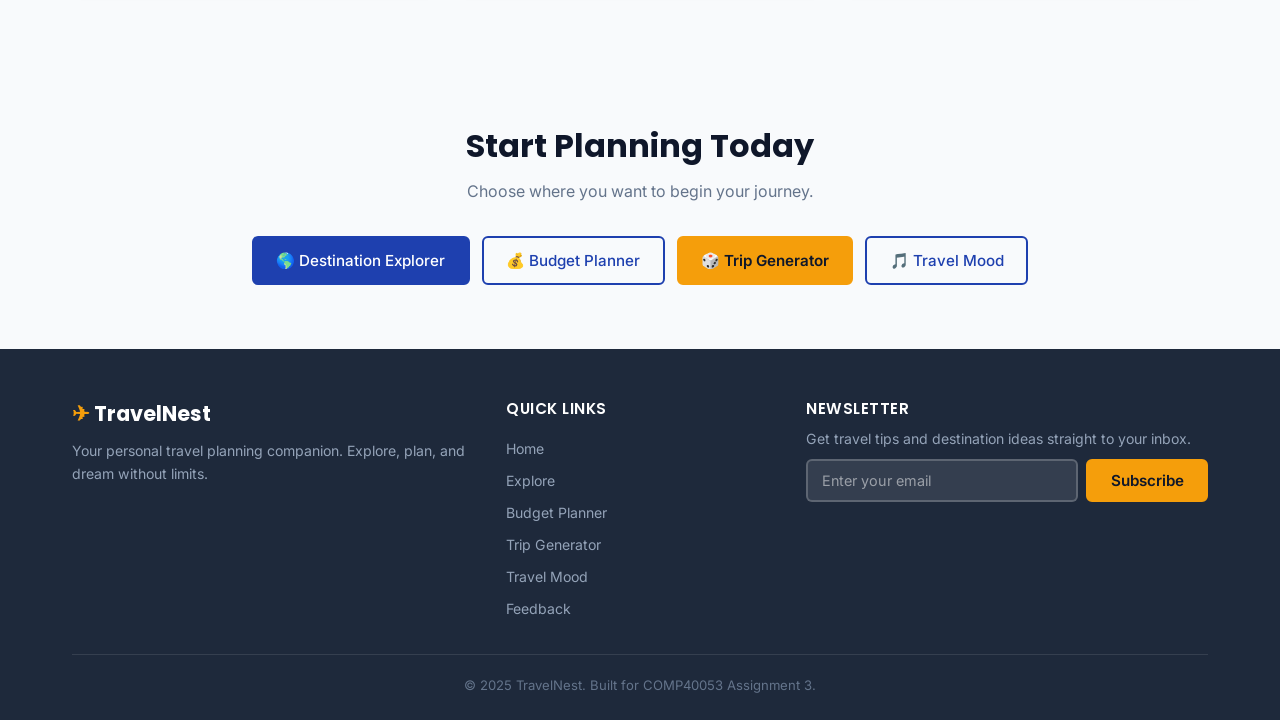
==== commit 1af0e84d: "Refactor HTML structure and update image source" ====
--- a/index.html
+++ b/index.html
@@ -43,7 +43,7 @@
                 <span class="bar"></span>
                 <span class="bar"></span>
             </button>
-            <ul class="nav-links" id="nav-links" role="list">
+            <ul class="nav-links" id="nav-links">
                 <li><a href="index.html" class="active" aria-current="page">Home</a></li>
                 <li><a href="destinations.html">Explore</a></li>
                 <li><a href="budget.html">Budget Planner</a></li>
@@ -108,7 +108,7 @@
                     </div>
                     <div>
                         <img id="dotd-img"
-                             src=""
+                             src="images/icon.svg"
                              alt="Destination of the day"
                              class="dotd-img"
                              width="600"
@@ -120,7 +120,7 @@
         </section>
 
         <!-- WHY TRAVELNEST FEATURES SECTION -->
-        <section class="section" aria-labelledby="features-heading" style="background-color: var(--white);">
+        <section class="section features-section-bg" aria-labelledby="features-heading">
             <div class="container">
                 <h2 id="features-heading" class="section-title text-center">Why Use TravelNest?</h2>
                 <p class="section-subtitle text-center">Everything you need for your travel adventure, in one place.</p>
@@ -179,7 +179,7 @@
 
                 <nav class="footer-nav" aria-label="Footer navigation">
                     <h3 class="footer-heading">Quick Links</h3>
-                    <ul role="list">
+                    <ul>
                         <li><a href="index.html">Home</a></li>
                         <li><a href="destinations.html">Explore</a></li>
                         <li><a href="budget.html">Budget Planner</a></li>
@@ -219,3 +219,4 @@
 
 </body>
 </html>
+
